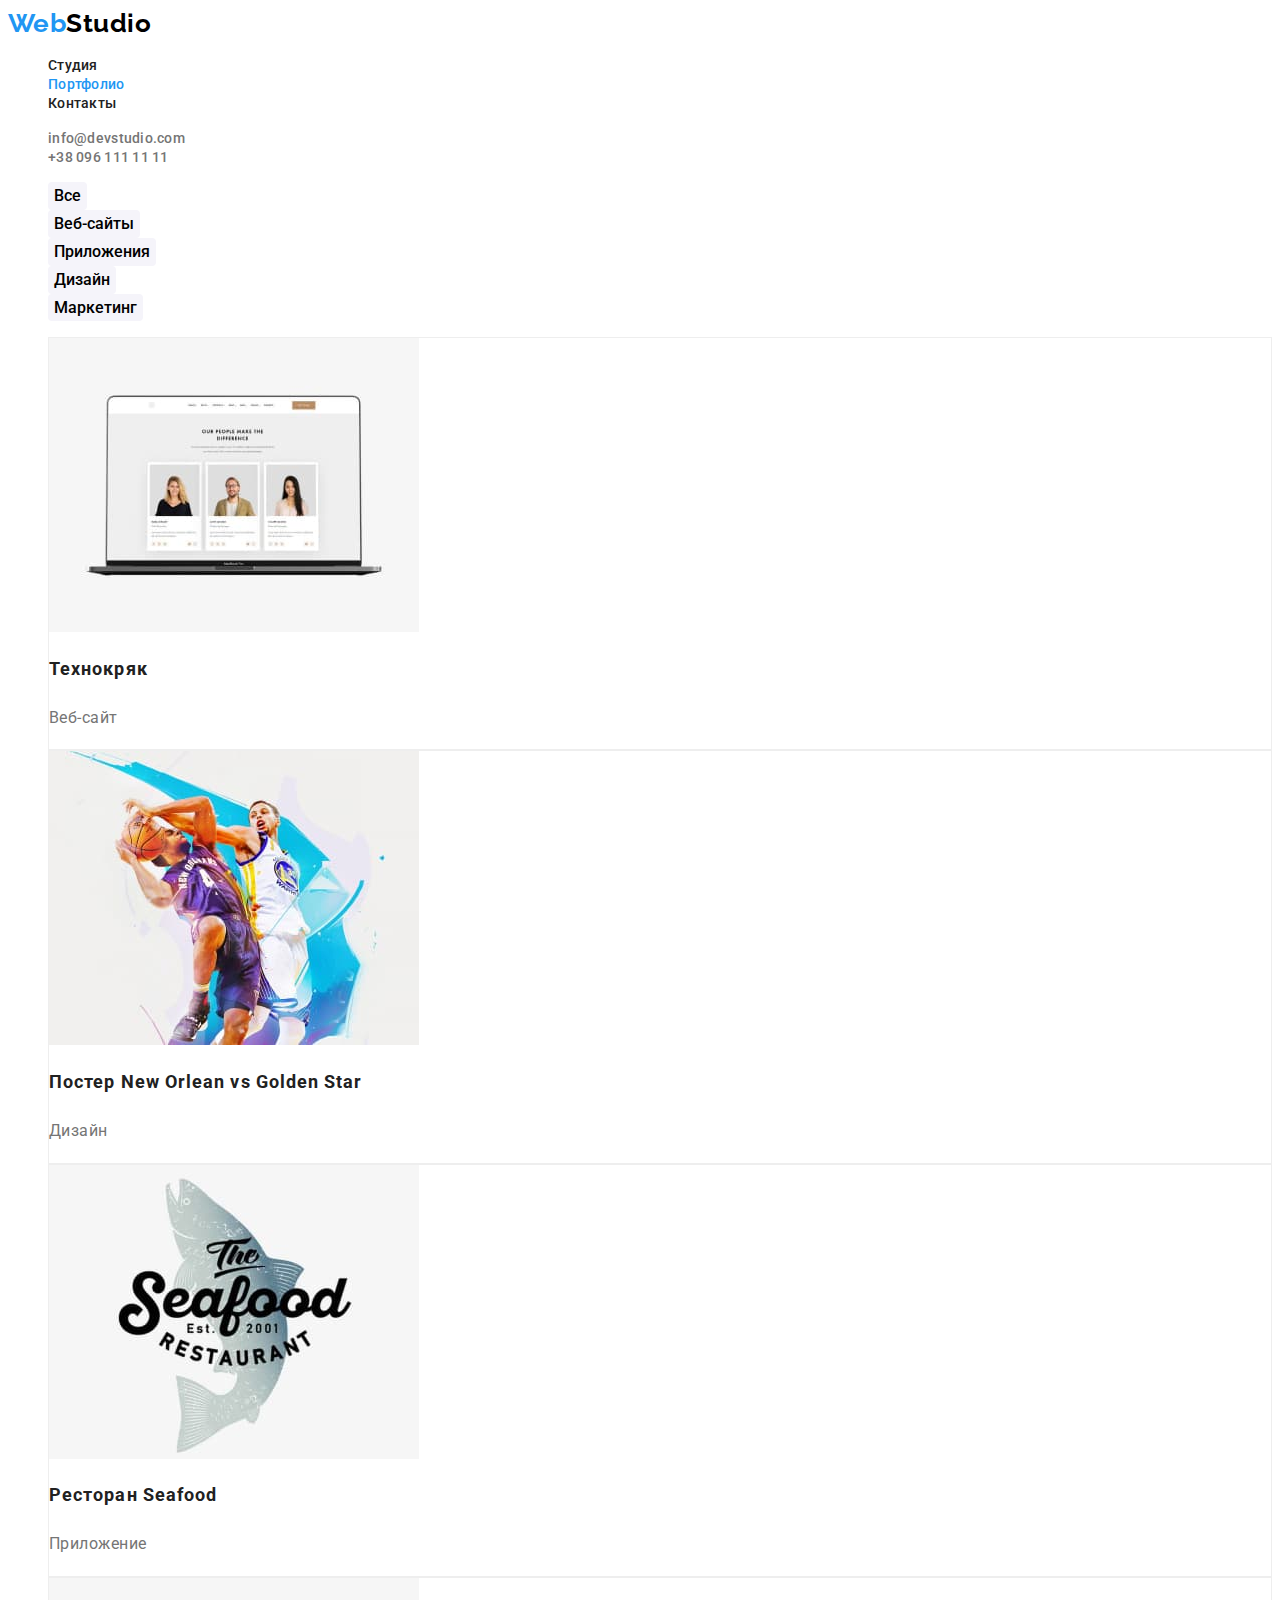
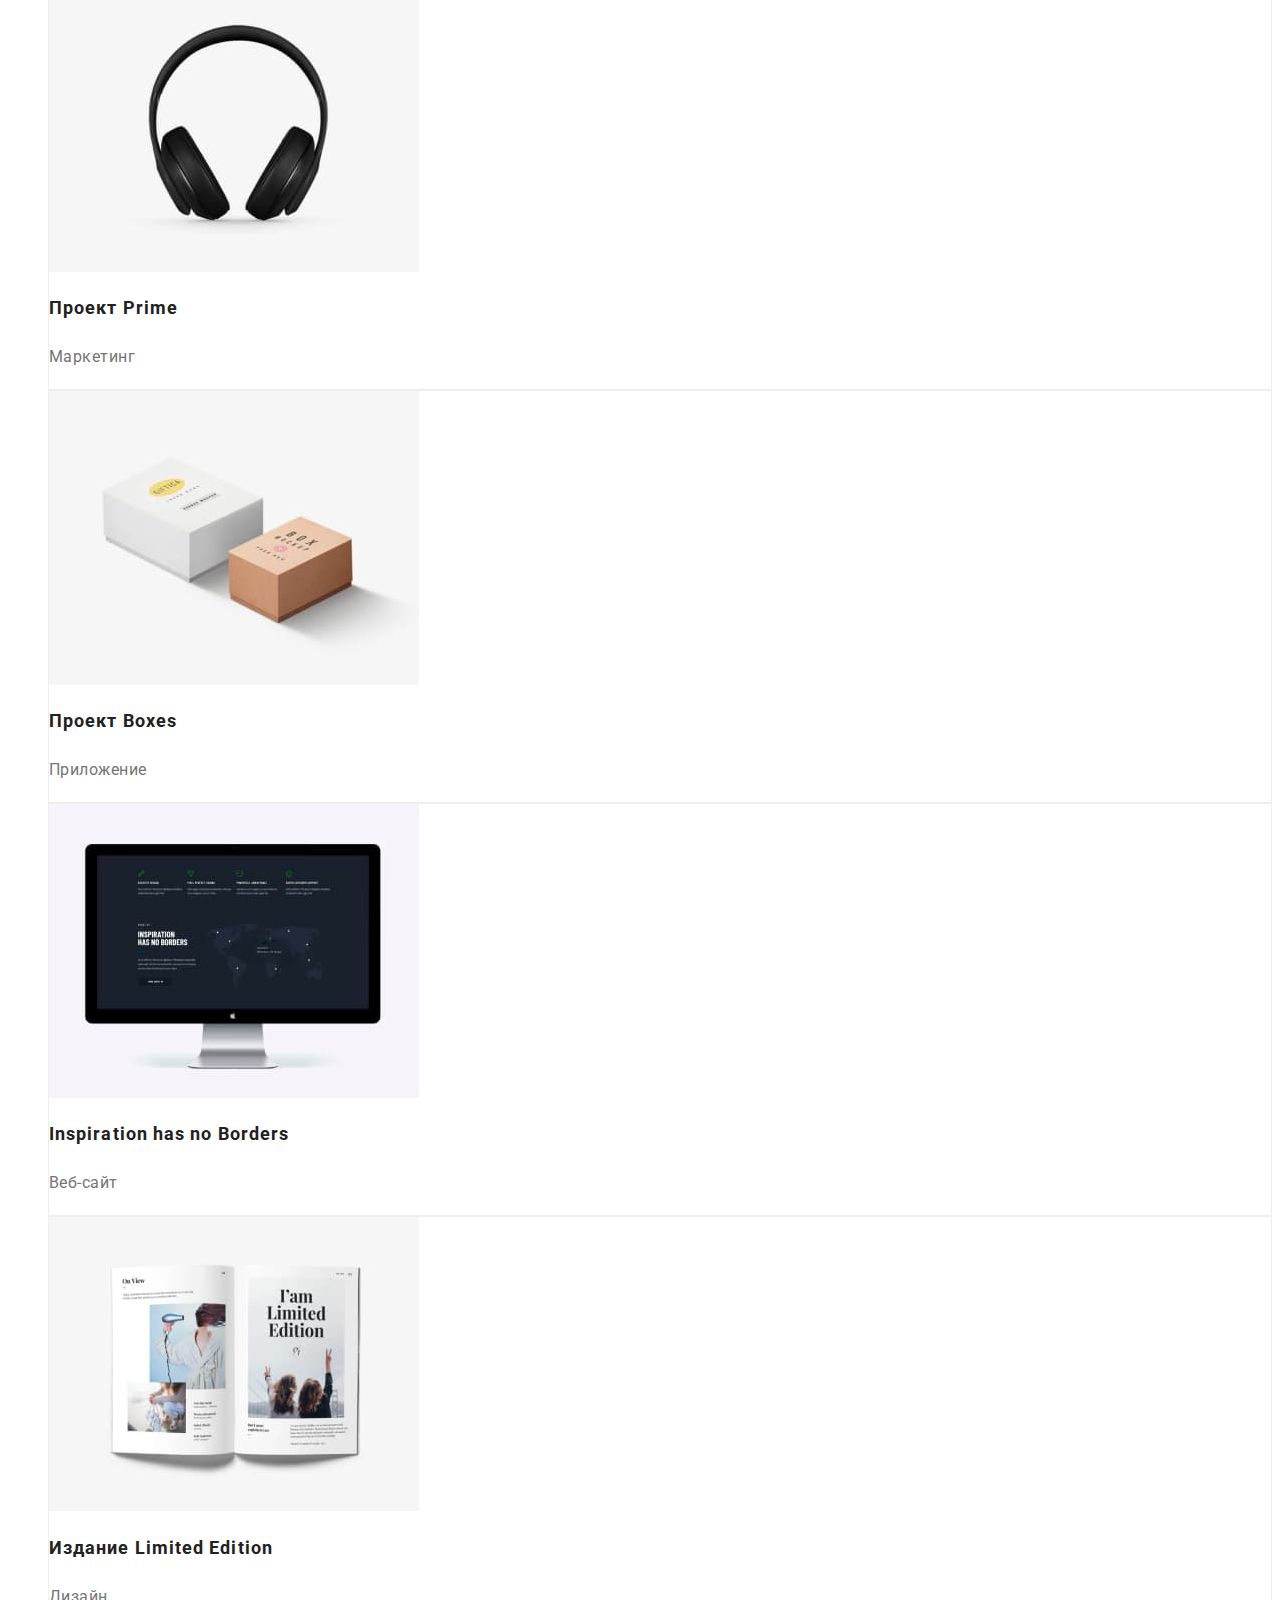
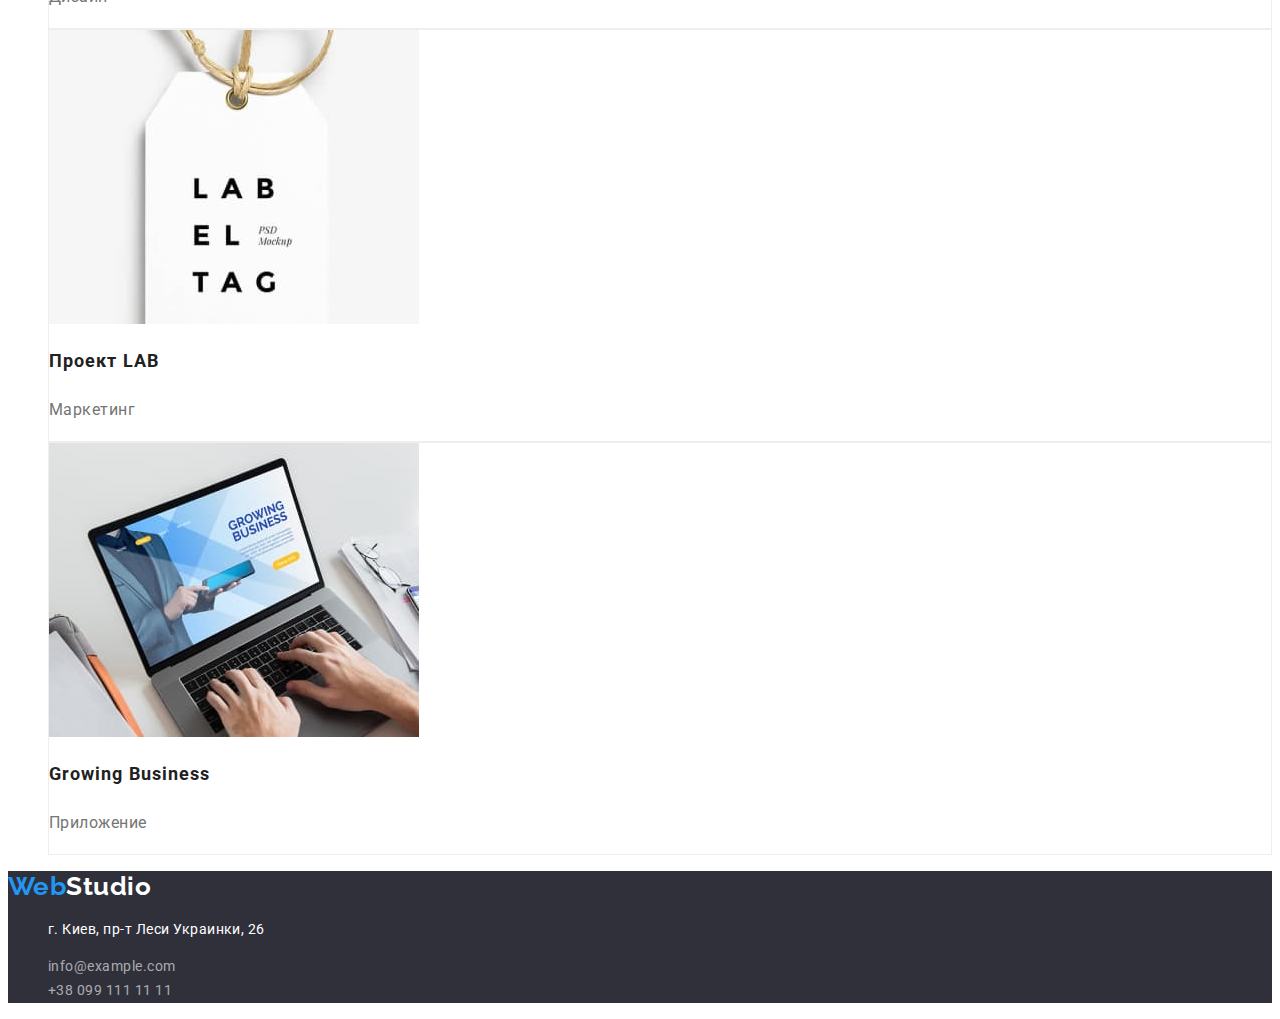
==== portfolio.html @ f36b05f9 "Клонування файлів" ====
<!DOCTYPE html>
<html lang="en">
<head>
    <meta charset="UTF-8">
    <meta http-equiv="X-UA-Compatible" content="IE=edge">
    <meta name="viewport" content="width=device-width, initial-scale=1.0">
    <title>Портфолио</title>
    <link rel="preconnect" href="https://fonts.googleapis.com">
    <link rel="preconnect" href="https://fonts.gstatic.com" crossorigin>
    <link href="https://fonts.googleapis.com/css2?family=Raleway:wght@700&family=Roboto:wght@400;500;700;900&display=swap"
        rel="stylesheet">
    <link rel="stylesheet" href="./css/style.css">
</head>

<body>

    <header>
    
        <nav>
            <a class="logo" href="./index.html">Web<span class="logo-black">Studio</span></a>
            <ul class="menu list">
                <li><a href="./index.html" class="link">Студия</a></li>
                <li><a href="./portfolio.html" class="link current">Портфолио</a></li>
                <li><a href="" class="link">Контакты</a></li>
            </ul>
        </nav>
    
        <ul class="contacts-header list">
            <li><a href="mailto:info@devstudio.com" class="link">info@devstudio.com</a></li>
            <li><a href="tel:+380961111111" class="link">+38 096 111 11 11</a></li>
        </ul>
    
    </header>

    <main>
        <section>
            
            <h1 class="portfolio-title">Портфолио (скрыть)</h1>

            <ul class="list">
                <li><button class="portfolio-button" type="button">Все</button></li>
                <li><button class="portfolio-button" type="button">Веб-сайты</button></li>
                <li><button class="portfolio-button" type="button">Приложения</button></li>
                <li><button class="portfolio-button" type="button">Дизайн</button></li>
                <li><button class="portfolio-button" type="button">Маркетинг</button></li>
            </ul>

            <ul class="list">
                <li class="portfolio-card">
                    <img src="./images/portfolio1.jpg" alt="" width="370">
                    <h2 class="portfolio-name">Технокряк</h2>
                    <p class="portfolio-product">Веб-сайт</p>
                </li>
                <li class="portfolio-card">
                    <img src="./images/portfolio2.jpg" alt="" width="370">
                    <h2 class="portfolio-name">Постер New Orlean vs Golden Star</h2>
                    <p class="portfolio-product">Дизайн</p>
                </li>
                <li class="portfolio-card">
                    <img src="./images/portfolio3.jpg" alt="" width="370">
                    <h2 class="portfolio-name">Ресторан Seafood</h2>
                    <p class="portfolio-product">Приложение</p>
                </li>
                <li class="portfolio-card">
                    <img src="./images/portfolio4.jpg" alt="" width="370">
                    <h2 class="portfolio-name">Проект Prime</h2>
                    <p class="portfolio-product">Маркетинг</p>
                </li>
                <li class="portfolio-card">
                    <img src="./images/portfolio5.jpg" alt="" width="370">
                    <h2 class="portfolio-name">Проект Boxes</h2>
                    <p class="portfolio-product">Приложение</p>
                </li>
                <li class="portfolio-card">
                    <img src="./images/portfolio6.jpg" alt="" width="370">
                    <h2 class="portfolio-name">Inspiration has no Borders</h2>
                    <p class="portfolio-product">Веб-сайт</p>
                </li>
                <li class="portfolio-card">
                    <img src="./images/portfolio7.jpg" alt="" width="370">
                    <h2 class="portfolio-name">Издание Limited Edition</h2>
                    <p class="portfolio-product">Дизайн</p>
                </li>
                <li class="portfolio-card">
                    <img src="./images/portfolio8.jpg" alt="" width="370">
                    <h2 class="portfolio-name">Проект LAB</h2>
                    <p class="portfolio-product">Маркетинг</p>
                </li>
                <li class="portfolio-card">
                    <img src="./images/portfolio9.jpg" alt="" width="370">
                    <h2 class="portfolio-name">Growing Business</h2>
                    <p class="portfolio-product">Приложение</p>
                </li>
            </ul>

        </section>
    </main>

    <footer class="footer">
        <a class="logo" href="./index.html">Web<span class="logo-white">Studio</span></a>
        <address>
            <ul class="list">
                <li>
                    <p class="footer-adress">г. Киев, пр-т Леси Украинки, 26</p>
                </li>
                <li><a class="contacts-footer" href="mailto:info@example.com">info@example.com</a></li>
                <li><a class="contacts-footer" href="tel:+380991111111">+38 099 111 11 11</a></li>
            </ul>
        </address>
    </footer>

    
</body>
</html>
---- css/style.css ----
:root {
    --primary-text-color: #757575;
    --secondary-text-color: rgba(255, 255, 255, 0.6);
    --white-color: #FFFFFF;
    --title-text-color: #212121;
    --accent-color: #2196F3;
    --accent-color-hover: #188CE8;
    --logo-color: #000000;
    --dark-font-color: #2F303A;
    --light-font-color: #F5F4FA;
}

body {
    font-family: roboto, sans-serif;
    letter-spacing: 0.03em;
    background-color: var(--white-color);
    color: var(--title-text-color);
}

.list {
    list-style: none;
}

/* logo */
.logo {
    font-family: 'Raleway';
    font-weight: 700;
    font-size: 26px;
    line-height: 1.19;
    text-decoration: none;

    color: var(--accent-color);
    }

.logo .logo-black {
    color: var(--logo-color);
}

.logo .logo-white {
    color: var(--white-color);
}

/* menu */
.menu .link {
    font-weight: 500;
    font-size: 14px;
    line-height: 1.14;
    letter-spacing: 0.02em;
    text-decoration: none;

    color: var(--title-text-color);
}

.menu .current {
    color: var(--accent-color);
}

.menu .link:hover,
.menu .link:focus,
.menu .link:active {
    color: var(--accent-color);
}

/* contacts */
.contacts-header .link {
    font-size: 14px;
    font-weight: 500;
    line-height: 1.14;
    letter-spacing: 0.02em;
    text-decoration: none;
        
    color: var(--primary-text-color)
}

.contacts-header .link:hover,
.contacts-header .link:focus,
.contacts-header .link:active {
    color: var(--accent-color);
}

/* hero footer */
.hero,
.footer {
    background-color: var(--dark-font-color);
}

.hero-title {
    font-weight: 900;
    font-size: 44px;
    line-height: 1.36x;
    text-align: center;
    letter-spacing: 0.06em;
    text-transform: uppercase;
    
    color: var(--white-color)
}

.hero-button {
    font-family: inherit;
    font-weight: 700;
    font-size: 16px;
    line-height: 1.88;
    text-align: center;
    letter-spacing: 0.06em;
    cursor: pointer;
    
    color: var(--white-color);
    background: var(--accent-color);
    box-shadow: 0px 4px 4px rgba(0, 0, 0, 0.15);
    border-radius: 4px;
    border: none;
}

.hero-button:hover,
.hero-button:focus,
.hero-button:active {
    background: var(--accent-color-hover);
}

/* features */
.features,
.portfolio-title {
    display: none;
}

.features-title {
    font-weight: 700;
    font-size: 14px;
    line-height: 1.14;
    text-transform: uppercase;
}

.features-text {
    font-size: 14px;
    line-height: 1.71;

    color:var(--primary-text-color);
}

/* services + team*/
.services-title,
.team-title {
    font-weight: 700;
    font-size: 36px;
    line-height: 1.17;
    text-align: center;
}

.team {
    background: var(--light-font-color);
}

.team-list {
    background: var(--white-color);

    box-shadow: 0px 1px 3px rgba(0, 0, 0, 0.12), 0px 1px 1px rgba(0, 0, 0, 0.14), 0px 2px 1px rgba(0, 0, 0, 0.2);
    border-radius: 0px 0px 4px 4px;
}

.team-name {
    font-weight: 500;
    font-size: 16px;
    line-height: 1.19;
    text-align: center;
}

.team-job {
    font-size: 16px;
    line-height: 1.19;
    text-align: center;
    
    color: var(--primary-text-color);
}

/* footer */
.footer-adress {
    font-style: normal;
    font-size: 14px;
    line-height: 1.71;
    
    color: var(--white-color);
}

.contacts-footer {
    font-style: normal;
    font-size: 14px;
    line-height: 1.71;
    text-decoration: none;
    
    color: var(--secondary-text-color);
}

.contacts-footer:hover,
.contacts-footer:focus,
.contacts-footer:active {
    color: var(--accent-color);
}

/* portfolio */
.portfolio-button {
    font-family: inherit;
    font-weight: 500;
    font-size: 16px;
    line-height: 1.62;
    text-align: center;
    cursor: pointer;

    background: var(--light-font-color);
    border-radius: 4px;
    border: none;
}

.portfolio-button:hover,
.portfolio-button:focus,
.portfolio-button:active {
    background: var(--accent-color);
    color: var(--white-color);
    box-shadow: 0px 3px 1px rgba(0, 0, 0, 0.1), 0px 1px 2px rgba(0, 0, 0, 0.08), 0px 2px 2px rgba(0, 0, 0, 0.12);
    border-radius: 4px;
}

.portfolio-name {
    font-weight: 700;
    font-size: 18px;
    line-height: 2;
    letter-spacing: 0.06em;
}

.portfolio-product {
    font-size: 16px;
    line-height: 1.88;
    
    color: var(--primary-text-color);
}

.portfolio-card {
    background: var(--white-color);
    border: 1px solid #EEEEEE;
}
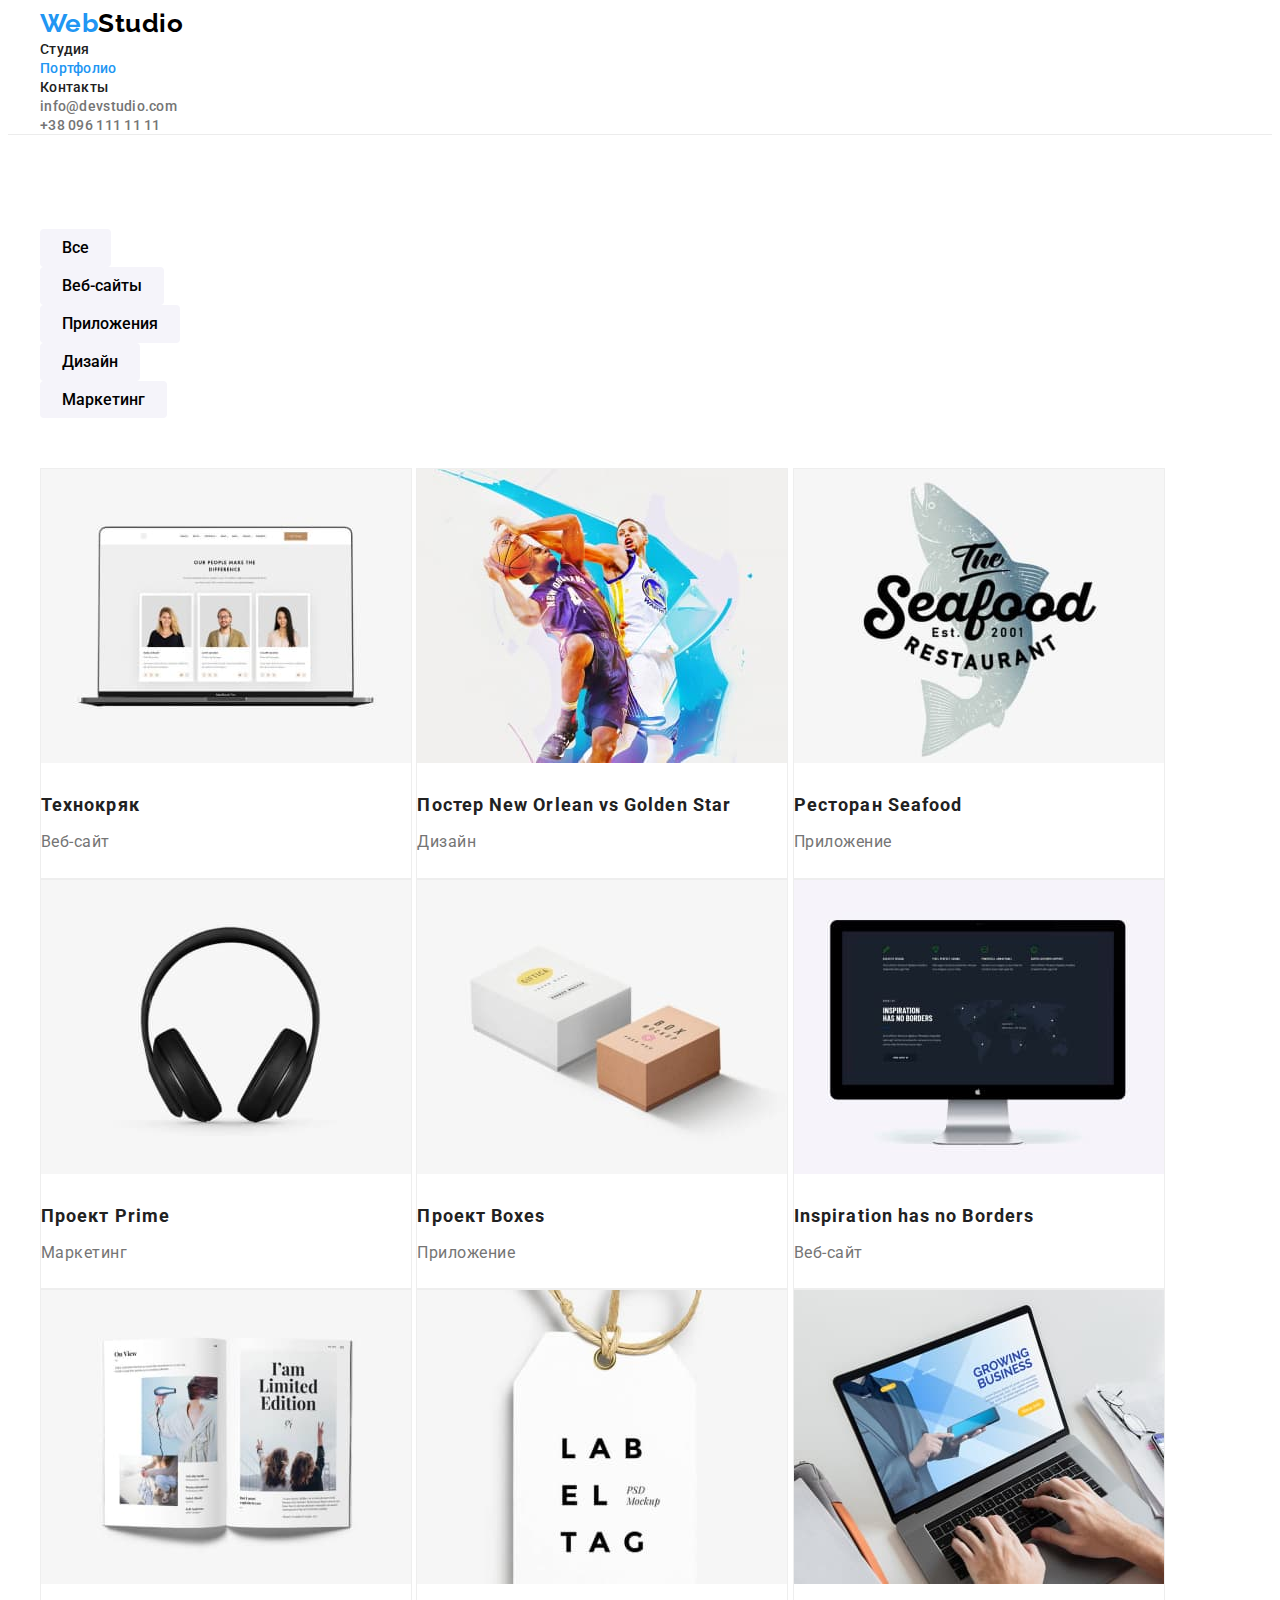
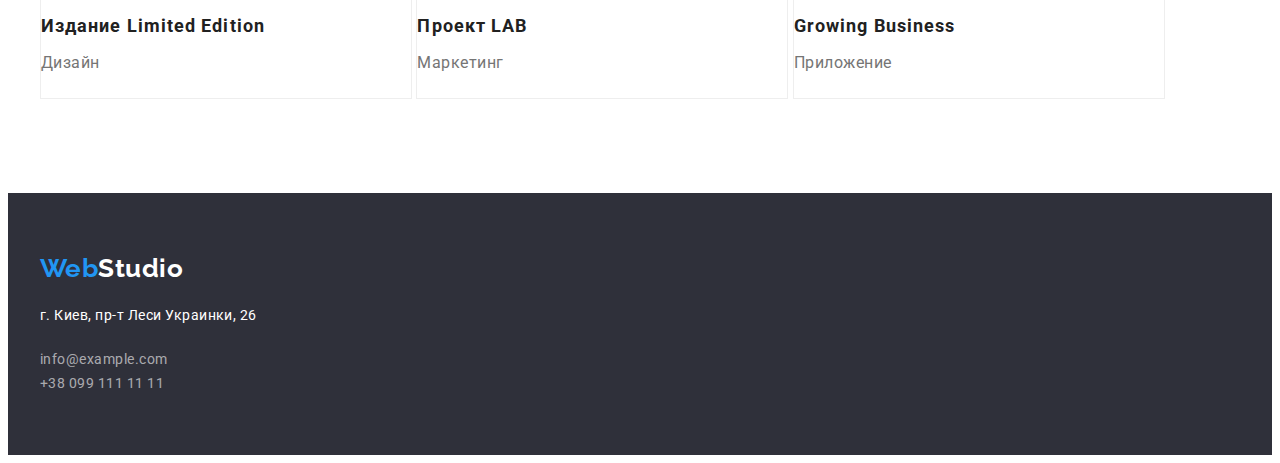
==== commit cb9863c0: "Розмітка блоковї моделі" ====
--- a/portfolio.html
+++ b/portfolio.html
@@ -9,104 +9,115 @@
     <link rel="preconnect" href="https://fonts.gstatic.com" crossorigin>
     <link href="https://fonts.googleapis.com/css2?family=Raleway:wght@700&family=Roboto:wght@400;500;700;900&display=swap"
         rel="stylesheet">
+    <link rel="stylesheet" href="https://cdnjs.cloudflare.com/ajax/libs/modern-normalize/1.1.0/modern-normalize.min.css"
+        integrity="sha512-wpPYUAdjBVSE4KJnH1VR1HeZfpl1ub8YT/NKx4PuQ5NmX2tKuGu6U/JRp5y+Y8XG2tV+wKQpNHVUX03MfMFn9Q=="
+        crossorigin="anonymous" referrerpolicy="no-referrer" />
     <link rel="stylesheet" href="./css/style.css">
 </head>
 
 <body>
 
-    <header>
+    <header class="header">
     
-        <nav>
-            <a class="logo" href="./index.html">Web<span class="logo-black">Studio</span></a>
-            <ul class="menu list">
-                <li><a href="./index.html" class="link">Студия</a></li>
-                <li><a href="./portfolio.html" class="link current">Портфолио</a></li>
-                <li><a href="" class="link">Контакты</a></li>
+        <div class="container">
+            <nav class="header-nav">
+                <a class="logo" href="./index.html">Web<span class="logo-black">Studio</span></a>
+                <ul class="menu list">
+                    <li><a href="./index.html" class="link">Студия</a></li>
+                    <li><a href="./portfolio.html" class="link current">Портфолио</a></li>
+                    <li><a href="" class="link">Контакты</a></li>
+                </ul>
+            </nav>
+        </div>
+        <div class="container">
+            <ul class="contacts-header list">
+                <li><a href="mailto:info@devstudio.com" class="link">info@devstudio.com</a></li>
+                <li><a href="tel:+380961111111" class="link">+38 096 111 11 11</a></li>
             </ul>
-        </nav>
-    
-        <ul class="contacts-header list">
-            <li><a href="mailto:info@devstudio.com" class="link">info@devstudio.com</a></li>
-            <li><a href="tel:+380961111111" class="link">+38 096 111 11 11</a></li>
-        </ul>
+        </div>
     
     </header>
 
     <main>
-        <section>
+        <div class="container">
+            <section class="section">
             
-            <h1 class="portfolio-title">Портфолио (скрыть)</h1>
-
-            <ul class="list">
-                <li><button class="portfolio-button" type="button">Все</button></li>
-                <li><button class="portfolio-button" type="button">Веб-сайты</button></li>
-                <li><button class="portfolio-button" type="button">Приложения</button></li>
-                <li><button class="portfolio-button" type="button">Дизайн</button></li>
-                <li><button class="portfolio-button" type="button">Маркетинг</button></li>
-            </ul>
-
-            <ul class="list">
-                <li class="portfolio-card">
-                    <img src="./images/portfolio1.jpg" alt="" width="370">
-                    <h2 class="portfolio-name">Технокряк</h2>
-                    <p class="portfolio-product">Веб-сайт</p>
-                </li>
-                <li class="portfolio-card">
-                    <img src="./images/portfolio2.jpg" alt="" width="370">
-                    <h2 class="portfolio-name">Постер New Orlean vs Golden Star</h2>
-                    <p class="portfolio-product">Дизайн</p>
-                </li>
-                <li class="portfolio-card">
-                    <img src="./images/portfolio3.jpg" alt="" width="370">
-                    <h2 class="portfolio-name">Ресторан Seafood</h2>
-                    <p class="portfolio-product">Приложение</p>
-                </li>
-                <li class="portfolio-card">
-                    <img src="./images/portfolio4.jpg" alt="" width="370">
-                    <h2 class="portfolio-name">Проект Prime</h2>
-                    <p class="portfolio-product">Маркетинг</p>
-                </li>
-                <li class="portfolio-card">
-                    <img src="./images/portfolio5.jpg" alt="" width="370">
-                    <h2 class="portfolio-name">Проект Boxes</h2>
-                    <p class="portfolio-product">Приложение</p>
-                </li>
-                <li class="portfolio-card">
-                    <img src="./images/portfolio6.jpg" alt="" width="370">
-                    <h2 class="portfolio-name">Inspiration has no Borders</h2>
-                    <p class="portfolio-product">Веб-сайт</p>
-                </li>
-                <li class="portfolio-card">
-                    <img src="./images/portfolio7.jpg" alt="" width="370">
-                    <h2 class="portfolio-name">Издание Limited Edition</h2>
-                    <p class="portfolio-product">Дизайн</p>
-                </li>
-                <li class="portfolio-card">
-                    <img src="./images/portfolio8.jpg" alt="" width="370">
-                    <h2 class="portfolio-name">Проект LAB</h2>
-                    <p class="portfolio-product">Маркетинг</p>
-                </li>
-                <li class="portfolio-card">
-                    <img src="./images/portfolio9.jpg" alt="" width="370">
-                    <h2 class="portfolio-name">Growing Business</h2>
-                    <p class="portfolio-product">Приложение</p>
-                </li>
-            </ul>
-
-        </section>
+                <h1 class="portfolio-title">Портфолио (скрыть)</h1>
+            
+                <ul class="list portfolio-list-button">
+                    <li><button class="portfolio-button" type="button">Все</button></li>
+                    <li><button class="portfolio-button" type="button">Веб-сайты</button></li>
+                    <li><button class="portfolio-button" type="button">Приложения</button></li>
+                    <li><button class="portfolio-button" type="button">Дизайн</button></li>
+                    <li><button class="portfolio-button" type="button">Маркетинг</button></li>
+                </ul>
+            
+                <ul class="list">
+                    <li class="portfolio-card">
+                        <img class="portfolio-picture" src="./images/portfolio1.jpg" alt="" width="370">
+                        <h2 class="portfolio-name">Технокряк</h2>
+                        <p class="portfolio-product">Веб-сайт</p>
+                    </li>
+                    <li class="portfolio-card">
+                        <img class="portfolio-picture" src="./images/portfolio2.jpg" alt="" width="370">
+                        <h2 class="portfolio-name">Постер New Orlean vs Golden Star</h2>
+                        <p class="portfolio-product">Дизайн</p>
+                    </li>
+                    <li class="portfolio-card">
+                        <img class="portfolio-picture" src="./images/portfolio3.jpg" alt="" width="370">
+                        <h2 class="portfolio-name">Ресторан Seafood</h2>
+                        <p class="portfolio-product">Приложение</p>
+                    </li>
+                    <li class="portfolio-card">
+                        <img class="portfolio-picture" src="./images/portfolio4.jpg" alt="" width="370">
+                        <h2 class="portfolio-name">Проект Prime</h2>
+                        <p class="portfolio-product">Маркетинг</p>
+                    </li>
+                    <li class="portfolio-card">
+                        <img class="portfolio-picture" src="./images/portfolio5.jpg" alt="" width="370">
+                        <h2 class="portfolio-name">Проект Boxes</h2>
+                        <p class="portfolio-product">Приложение</p>
+                    </li>
+                    <li class="portfolio-card">
+                        <img class="portfolio-picture" src="./images/portfolio6.jpg" alt="" width="370">
+                        <h2 class="portfolio-name">Inspiration has no Borders</h2>
+                        <p class="portfolio-product">Веб-сайт</p>
+                    </li>
+                    <li class="portfolio-card">
+                        <img class="portfolio-picture" src="./images/portfolio7.jpg" alt="" width="370">
+                        <h2 class="portfolio-name">Издание Limited Edition</h2>
+                        <p class="portfolio-product">Дизайн</p>
+                    </li>
+                    <li class="portfolio-card">
+                        <img class="portfolio-picture" src="./images/portfolio8.jpg" alt="" width="370">
+                        <h2 class="portfolio-name">Проект LAB</h2>
+                        <p class="portfolio-product">Маркетинг</p>
+                    </li>
+                    <li class="portfolio-card">
+                        <img class="portfolio-picture" src="./images/portfolio9.jpg" alt="" width="370">
+                        <h2 class="portfolio-name">Growing Business</h2>
+                        <p class="portfolio-product">Приложение</p>
+                    </li>
+                </ul>
+            
+            </section>
+        
+        </div>
     </main>
 
     <footer class="footer">
-        <a class="logo" href="./index.html">Web<span class="logo-white">Studio</span></a>
-        <address>
-            <ul class="list">
-                <li>
-                    <p class="footer-adress">г. Киев, пр-т Леси Украинки, 26</p>
-                </li>
-                <li><a class="contacts-footer" href="mailto:info@example.com">info@example.com</a></li>
-                <li><a class="contacts-footer" href="tel:+380991111111">+38 099 111 11 11</a></li>
-            </ul>
-        </address>
+        <div class="container">
+            <a class="logo logo-footer" href="./index.html">Web<span class="logo-white">Studio</span></a>
+            <address>
+                <ul class="list">
+                    <li>
+                        <p class="footer-adress">г. Киев, пр-т Леси Украинки, 26</p>
+                    </li>
+                    <li><a class="contacts-footer" href="mailto:info@example.com">info@example.com</a></li>
+                    <li><a class="contacts-footer tel-footer" href="tel:+380991111111">+38 099 111 11 11</a></li>
+                </ul>
+            </address>
+        </div>
     </footer>
 
     
--- a/css/style.css
+++ b/css/style.css
@@ -8,6 +8,7 @@
     --logo-color: #000000;
     --dark-font-color: #2F303A;
     --light-font-color: #F5F4FA;
+    --border-header-color: #ECECEC;
 }
 
 body {
@@ -17,11 +18,41 @@
     color: var(--title-text-color);
 }
 
+h1,
+h2,
+h3,
+h4,
+h5,
+h6,
+p,
+ul {
+    margin: 0;
+}
+
+.container {
+    width: 1200px;
+    padding-left: 15px;
+    padding-right: 15px;
+    
+    margin-left: auto;
+    margin-right: auto;
+}
+
 .list {
+    padding: 0;
+    margin: 0;
     list-style: none;
 }
+.section {
+    padding-top: 94px;
+    padding-bottom: 94px;
+}
 
 /* logo */
+.header {
+    border-bottom: 1px solid var(--border-header-color);
+}
+
 .logo {
     font-family: 'Raleway';
     font-weight: 700;
@@ -84,11 +115,16 @@
     background-color: var(--dark-font-color);
 }
 
+.hero {
+    text-align: center;
+}
+
 .hero-title {
+    margin-bottom: 30px;
+    
     font-weight: 900;
     font-size: 44px;
     line-height: 1.36x;
-    text-align: center;
     letter-spacing: 0.06em;
     text-transform: uppercase;
     
@@ -96,6 +132,8 @@
 }
 
 .hero-button {
+    padding: 10px 32px;
+    
     font-family: inherit;
     font-weight: 700;
     font-size: 16px;
@@ -120,10 +158,21 @@
 /* features */
 .features,
 .portfolio-title {
-    display: none;
+    position: absolute;
+    width: 1px;
+    height: 1px;
+    margin: -1px;
+    border: 0;
+    padding: 0;
+    white-space: nowrap;
+    clip-path: inset(100%);
+    clip: rect(0 0 0 0);
+    overflow: hidden;
 }
 
 .features-title {
+    margin-bottom: 10px;
+    
     font-weight: 700;
     font-size: 14px;
     line-height: 1.14;
@@ -138,8 +187,14 @@
 }
 
 /* services + team*/
+.services-title {
+    margin-top: 94px;
+}
+
 .services-title,
 .team-title {
+    margin-bottom: 50px;
+
     font-weight: 700;
     font-size: 36px;
     line-height: 1.17;
@@ -150,7 +205,12 @@
     background: var(--light-font-color);
 }
 
+.team-picture {
+    margin-bottom: 30px;
+}
+
 .team-list {
+    text-align: center;
     background: var(--white-color);
 
     box-shadow: 0px 1px 3px rgba(0, 0, 0, 0.12), 0px 1px 1px rgba(0, 0, 0, 0.14), 0px 2px 1px rgba(0, 0, 0, 0.2);
@@ -158,6 +218,8 @@
 }
 
 .team-name {
+    margin-bottom: 10px;
+    
     font-weight: 500;
     font-size: 16px;
     line-height: 1.19;
@@ -165,15 +227,29 @@
 }
 
 .team-job {
+    display: inline-block;
+    margin-bottom: 30px;
+    
     font-size: 16px;
     line-height: 1.19;
-    text-align: center;
     
     color: var(--primary-text-color);
 }
 
 /* footer */
+.logo-footer {
+    display: inline-block;
+    margin-top: 60px;
+    margin-bottom: 20px;
+}
+
+.footer > ul {
+    display: inline-block;
+}
+
 .footer-adress {
+    margin-bottom: 20px;
+    
     font-style: normal;
     font-size: 14px;
     line-height: 1.71;
@@ -182,6 +258,8 @@
 }
 
 .contacts-footer {
+    display: inline-block;
+    
     font-style: normal;
     font-size: 14px;
     line-height: 1.71;
@@ -196,8 +274,17 @@
     color: var(--accent-color);
 }
 
+.tel-footer {
+    margin-bottom: 60px;
+}
 /* portfolio */
+.portfolio-list-button {
+    margin-bottom: 50px;
+}
+
 .portfolio-button {
+    padding: 6px 22px;
+    
     font-family: inherit;
     font-weight: 500;
     font-size: 16px;
@@ -219,7 +306,13 @@
     border-radius: 4px;
 }
 
+.portfolio-picture {
+    margin-bottom: 20px;
+}
+
 .portfolio-name {
+    margin-bottom: 4px;
+
     font-weight: 700;
     font-size: 18px;
     line-height: 2;
@@ -227,6 +320,8 @@
 }
 
 .portfolio-product {
+    margin-bottom: 20px;
+
     font-size: 16px;
     line-height: 1.88;
     
@@ -234,6 +329,8 @@
 }
 
 .portfolio-card {
+    display: inline-block;
+    
     background: var(--white-color);
     border: 1px solid #EEEEEE;
 }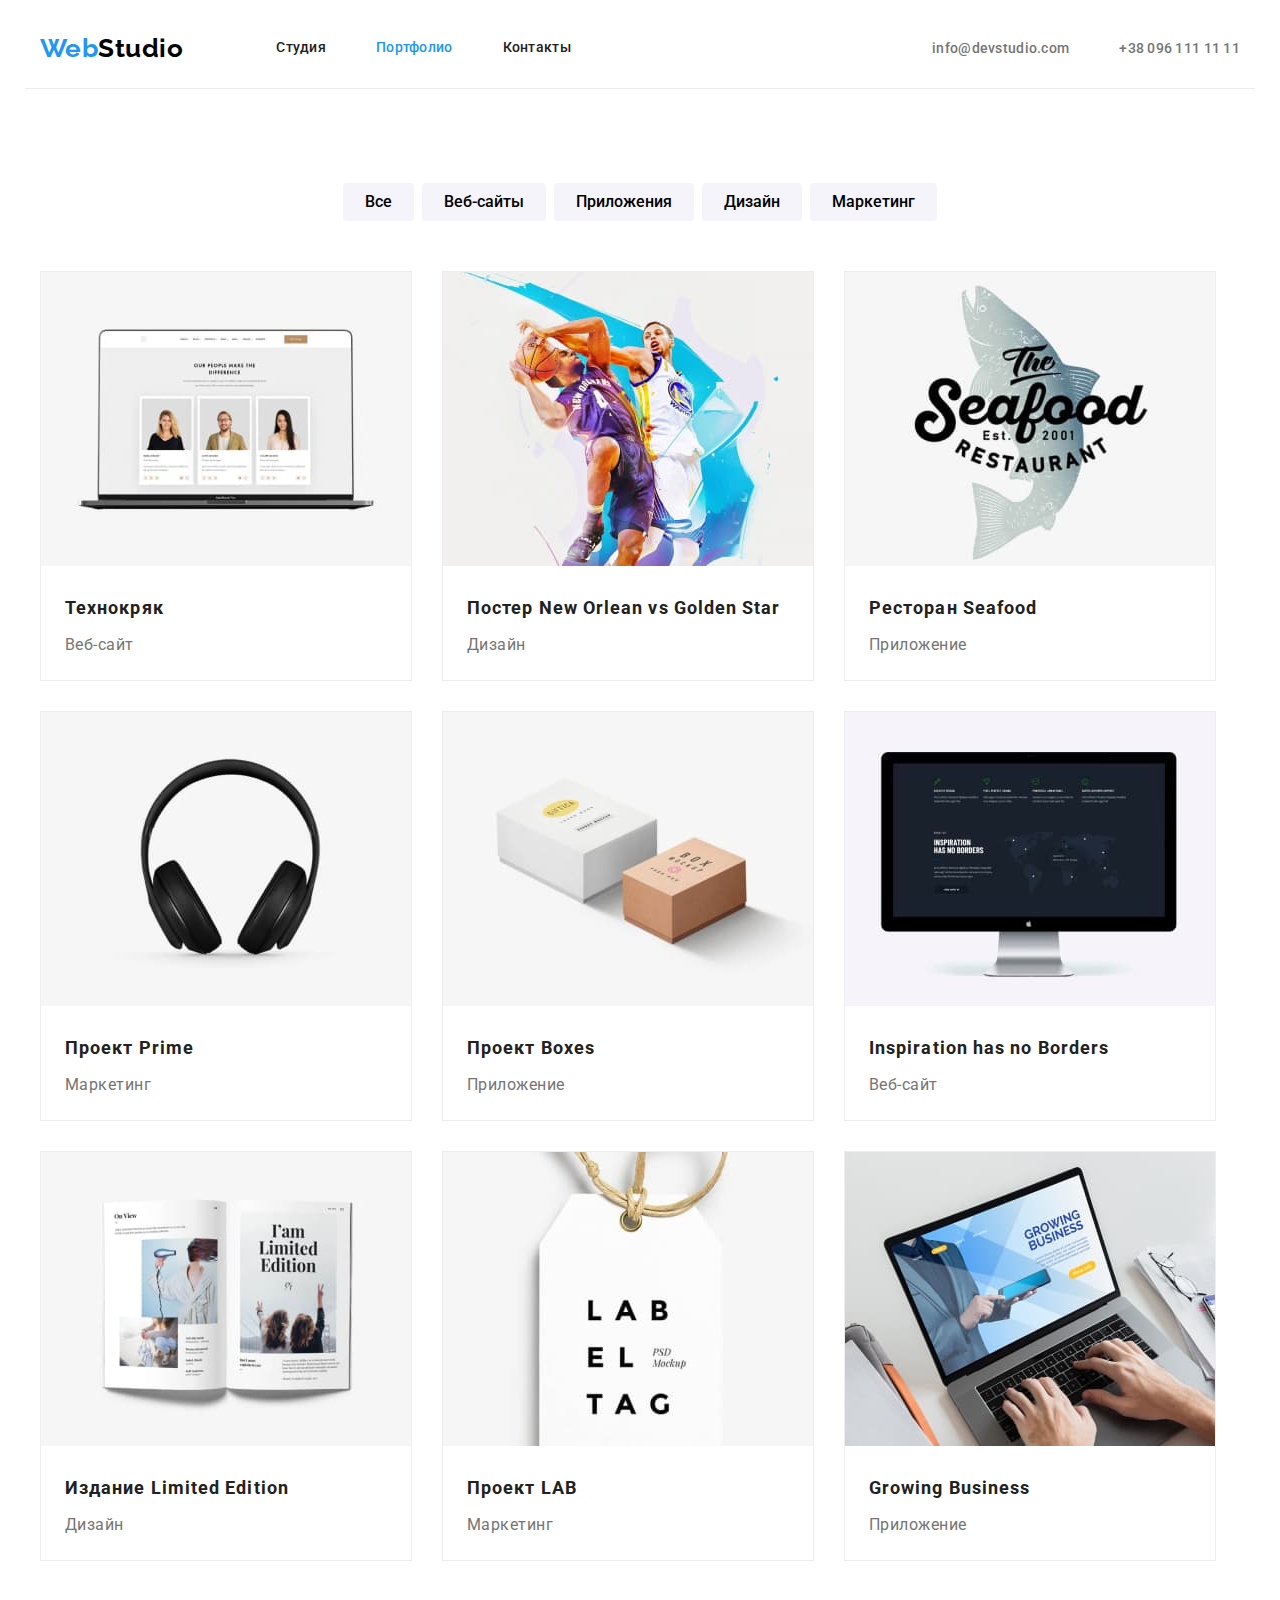
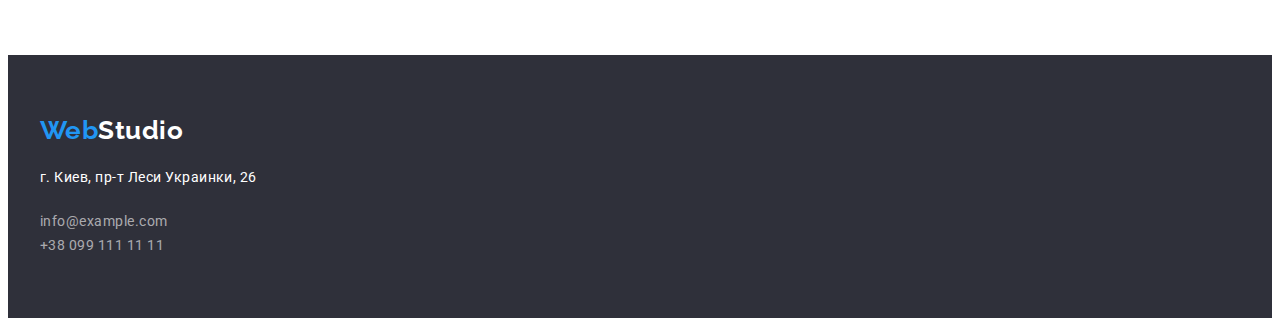
==== commit a100196b: "Блокова модель + Flexbox" ====
--- a/portfolio.html
+++ b/portfolio.html
@@ -17,22 +17,22 @@
 
 <body>
 
-    <header class="header">
+    <header class="container header container-header-nav">
     
-        <div class="container">
+        <div>
             <nav class="header-nav">
                 <a class="logo" href="./index.html">Web<span class="logo-black">Studio</span></a>
                 <ul class="menu list">
-                    <li><a href="./index.html" class="link">Студия</a></li>
-                    <li><a href="./portfolio.html" class="link current">Портфолио</a></li>
-                    <li><a href="" class="link">Контакты</a></li>
+                    <li class="item"><a href="./index.html" class="link">Студия</a></li>
+                    <li class="item"><a href="./portfolio.html" class="link current">Портфолио</a></li>
+                    <li class="item"><a href="" class="link">Контакты</a></li>
                 </ul>
             </nav>
         </div>
-        <div class="container">
+        <div>
             <ul class="contacts-header list">
-                <li><a href="mailto:info@devstudio.com" class="link">info@devstudio.com</a></li>
-                <li><a href="tel:+380961111111" class="link">+38 096 111 11 11</a></li>
+                <li class="item"><a href="mailto:info@devstudio.com" class="link">info@devstudio.com</a></li>
+                <li class="item"><a href="tel:+380961111111" class="link">+38 096 111 11 11</a></li>
             </ul>
         </div>
     
@@ -45,14 +45,14 @@
                 <h1 class="portfolio-title">Портфолио (скрыть)</h1>
             
                 <ul class="list portfolio-list-button">
-                    <li><button class="portfolio-button" type="button">Все</button></li>
-                    <li><button class="portfolio-button" type="button">Веб-сайты</button></li>
-                    <li><button class="portfolio-button" type="button">Приложения</button></li>
-                    <li><button class="portfolio-button" type="button">Дизайн</button></li>
-                    <li><button class="portfolio-button" type="button">Маркетинг</button></li>
+                    <li class="item"><button class="portfolio-button" type="button">Все</button></li>
+                    <li class="item"><button class="portfolio-button" type="button">Веб-сайты</button></li>
+                    <li class="item"><button class="portfolio-button" type="button">Приложения</button></li>
+                    <li class="item"><button class="portfolio-button" type="button">Дизайн</button></li>
+                    <li class="item"><button class="portfolio-button" type="button">Маркетинг</button></li>
                 </ul>
             
-                <ul class="list">
+                <ul class="list portfolio-list">
                     <li class="portfolio-card">
                         <img class="portfolio-picture" src="./images/portfolio1.jpg" alt="" width="370">
                         <h2 class="portfolio-name">Технокряк</h2>
--- a/css/style.css
+++ b/css/style.css
@@ -49,8 +49,19 @@
 }
 
 /* logo */
+.header-nav {
+    display: flex;
+    align-items: center;
+}
+
 .header {
     border-bottom: 1px solid var(--border-header-color);
+}
+
+.container-header-nav {
+    display: flex;
+    align-items: center;
+    justify-content: space-between;
 }
 
 .logo {
@@ -72,7 +83,24 @@
 }
 
 /* menu */
+.menu {
+    display: flex;
+    margin-left: 93px;
+}
+
+.menu .item {
+    margin-right: 50px;
+}
+
+.menu .item:last-child {
+    margin-right: 0;
+}
+
 .menu .link {
+    display: block;
+    padding-top: 32px;
+    padding-bottom: 32px;
+    
     font-weight: 500;
     font-size: 14px;
     line-height: 1.14;
@@ -93,6 +121,18 @@
 }
 
 /* contacts */
+.contacts-header {
+    display: flex;
+}
+
+.contacts-header .item {
+    margin-right: 50px;
+}
+
+.contacts-header .item:last-child {
+    margin-right: 0;
+}
+
 .contacts-header .link {
     font-size: 14px;
     font-weight: 500;
@@ -170,6 +210,19 @@
     overflow: hidden;
 }
 
+.features-list {
+    display: flex;
+}
+
+.features-list .item {
+    width: 270px;
+    margin-right: 30px;
+}
+
+.features-list .item:nth-child(4n) {
+    margin-right: 0;
+}
+
 .features-title {
     margin-bottom: 10px;
     
@@ -187,6 +240,18 @@
 }
 
 /* services + team*/
+.services-list {
+    display: flex;
+}
+
+.services-list .item {
+    margin-right: 30px;
+}
+
+.services-list .item:nth-child(3n) {
+    margin-right: 0;
+}
+
 .services-title {
     margin-top: 94px;
 }
@@ -203,6 +268,18 @@
 
 .team {
     background: var(--light-font-color);
+}
+
+.team-list-card {
+    display: flex;
+}
+
+.team-list-card .team-list {
+    margin-right: 30px;
+}
+
+.team-list-card .team-list:nth-child(4n) {
+    margin-right: 0;
 }
 
 .team-picture {
@@ -279,7 +356,17 @@
 }
 /* portfolio */
 .portfolio-list-button {
+    display: flex;
+    justify-content: center;
     margin-bottom: 50px;
+}
+
+.portfolio-list-button .item {
+    margin-right: 8px;
+}
+
+.portfolio-list-button .item:nth-child(5n) {
+    margin-right: 0;
 }
 
 .portfolio-button {
@@ -306,12 +393,18 @@
     border-radius: 4px;
 }
 
+.portfolio-list {
+    display: flex;
+    flex-wrap: wrap;
+}
+
 .portfolio-picture {
     margin-bottom: 20px;
 }
 
 .portfolio-name {
     margin-bottom: 4px;
+    margin-left: 24px;
 
     font-weight: 700;
     font-size: 18px;
@@ -321,7 +414,8 @@
 
 .portfolio-product {
     margin-bottom: 20px;
-
+    margin-left: 24px;    
+    
     font-size: 16px;
     line-height: 1.88;
     
@@ -330,7 +424,18 @@
 
 .portfolio-card {
     display: inline-block;
-    
+    width: 370px;
+    margin-right: 30px;
+    margin-bottom: 30px;
+
     background: var(--white-color);
     border: 1px solid #EEEEEE;
+}
+
+.portfolio-card:nth-child(3n) {
+    margin-right: 0;
+}
+
+.portfolio-card:nth-last-child(-n + 3) {
+    margin-bottom: 0;
 }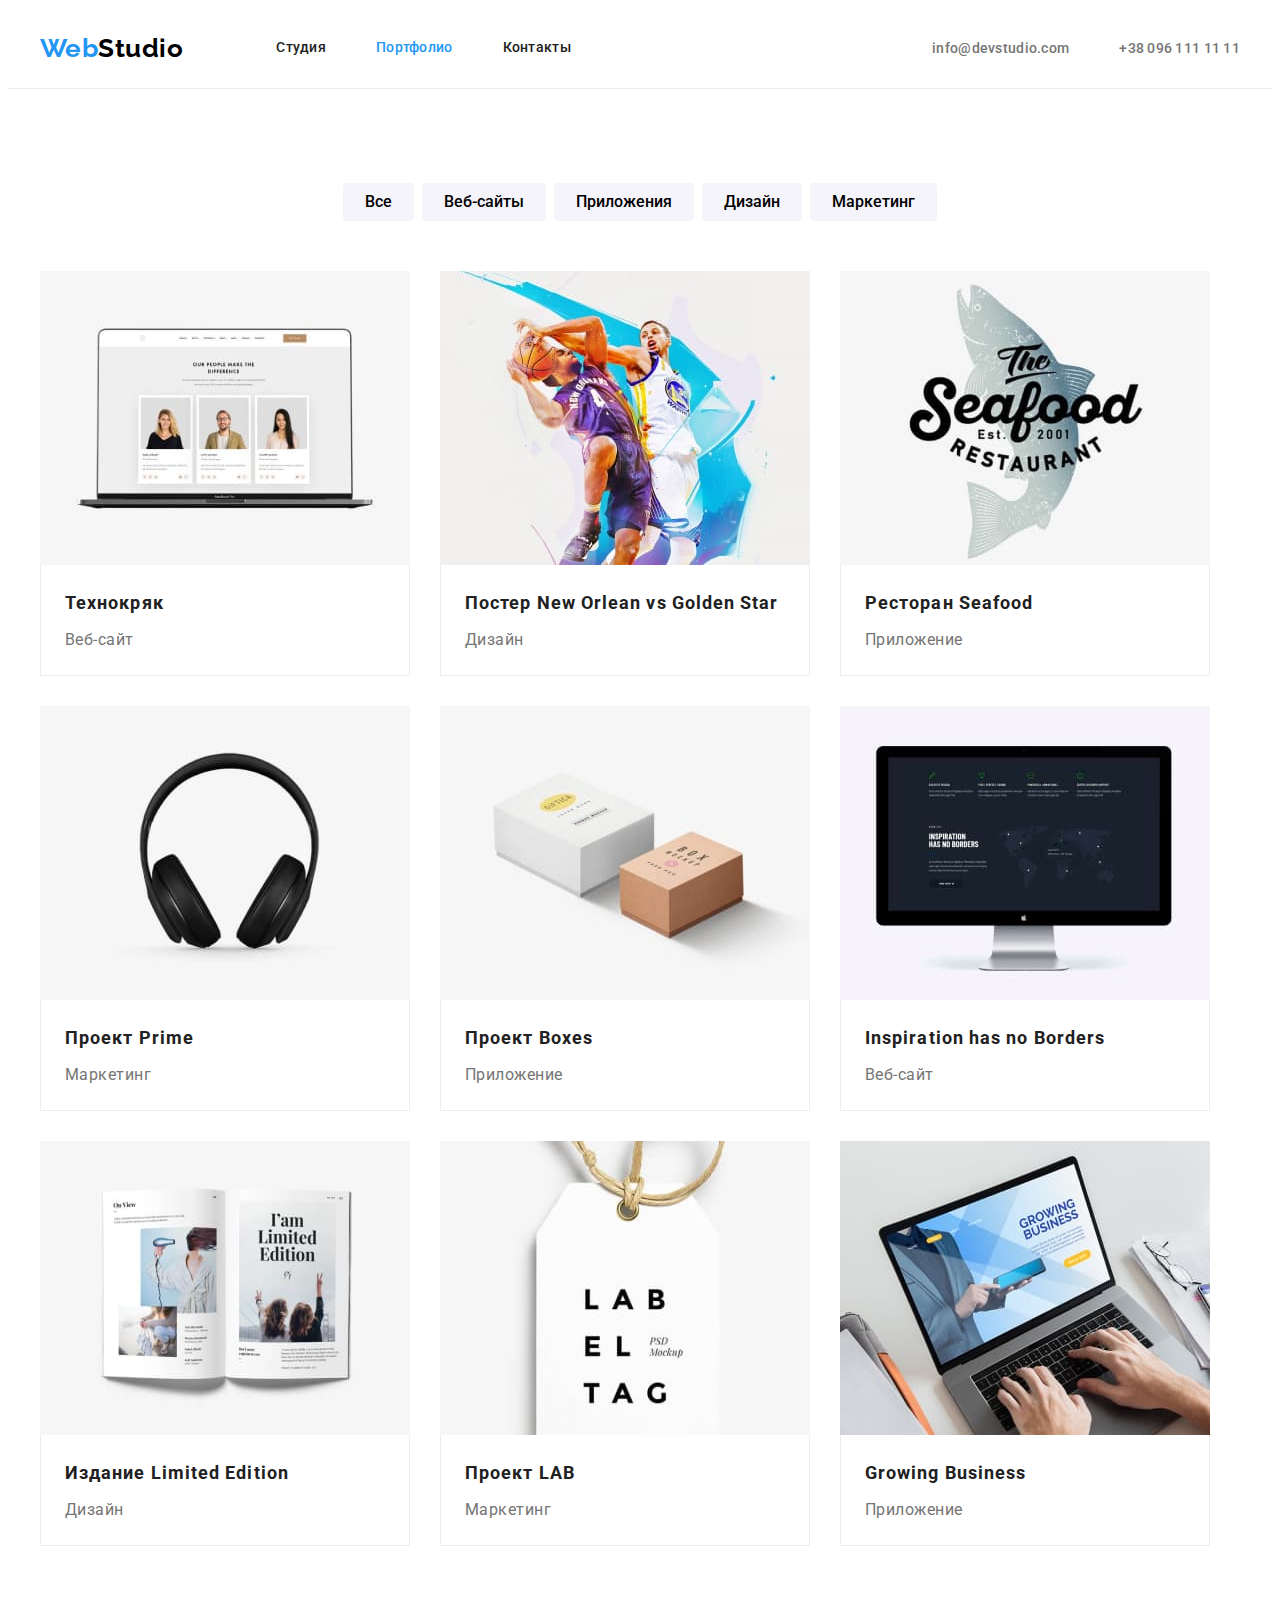
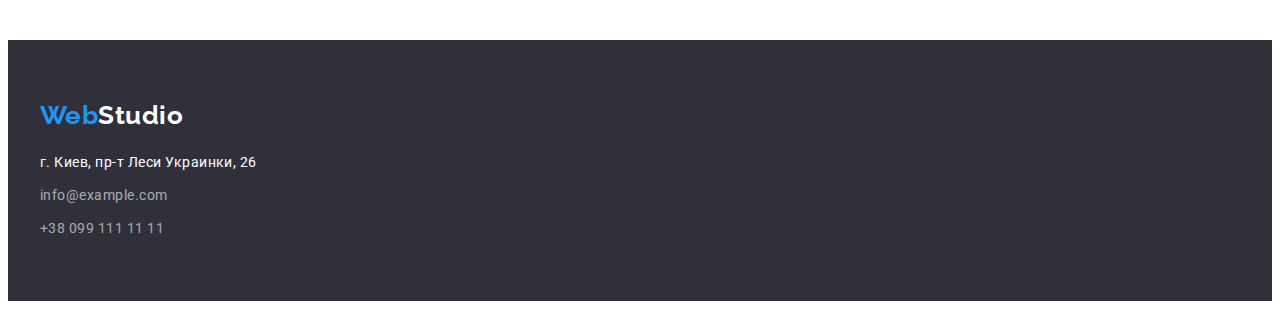
==== commit 0be1c7a9: "Доопрацювання" ====
--- a/portfolio.html
+++ b/portfolio.html
@@ -17,9 +17,8 @@
 
 <body>
 
-    <header class="container header container-header-nav">
-    
-        <div>
+    <header class="header">
+        <div class="container container-header-nav">
             <nav class="header-nav">
                 <a class="logo" href="./index.html">Web<span class="logo-black">Studio</span></a>
                 <ul class="menu list">
@@ -28,20 +27,16 @@
                     <li class="item"><a href="" class="link">Контакты</a></li>
                 </ul>
             </nav>
-        </div>
-        <div>
             <ul class="contacts-header list">
                 <li class="item"><a href="mailto:info@devstudio.com" class="link">info@devstudio.com</a></li>
                 <li class="item"><a href="tel:+380961111111" class="link">+38 096 111 11 11</a></li>
             </ul>
         </div>
-    
     </header>
 
     <main>
-        <div class="container">
-            <section class="section">
-            
+        <section class="section">
+            <div class="container">
                 <h1 class="portfolio-title">Портфолио (скрыть)</h1>
             
                 <ul class="list portfolio-list-button">
@@ -54,55 +49,71 @@
             
                 <ul class="list portfolio-list">
                     <li class="portfolio-card">
-                        <img class="portfolio-picture" src="./images/portfolio1.jpg" alt="" width="370">
-                        <h2 class="portfolio-name">Технокряк</h2>
-                        <p class="portfolio-product">Веб-сайт</p>
+                        <img src="./images/portfolio1.jpg" alt="" width="370">
+                        <div class="portfolio-item">
+                            <h2 class="portfolio-name">Технокряк</h2>
+                            <p class="portfolio-product">Веб-сайт</p>
+                        </div>
                     </li>
                     <li class="portfolio-card">
-                        <img class="portfolio-picture" src="./images/portfolio2.jpg" alt="" width="370">
-                        <h2 class="portfolio-name">Постер New Orlean vs Golden Star</h2>
-                        <p class="portfolio-product">Дизайн</p>
+                        <img src="./images/portfolio2.jpg" alt="" width="370">
+                        <div class="portfolio-item">
+                            <h2 class="portfolio-name">Постер New Orlean vs Golden Star</h2>
+                            <p class="portfolio-product">Дизайн</p>
+                        </div>
                     </li>
                     <li class="portfolio-card">
-                        <img class="portfolio-picture" src="./images/portfolio3.jpg" alt="" width="370">
-                        <h2 class="portfolio-name">Ресторан Seafood</h2>
-                        <p class="portfolio-product">Приложение</p>
+                        <img src="./images/portfolio3.jpg" alt="" width="370">
+                        <div class="portfolio-item">
+                            <h2 class="portfolio-name">Ресторан Seafood</h2>
+                            <p class="portfolio-product">Приложение</p>
+                        </div>
                     </li>
                     <li class="portfolio-card">
-                        <img class="portfolio-picture" src="./images/portfolio4.jpg" alt="" width="370">
-                        <h2 class="portfolio-name">Проект Prime</h2>
-                        <p class="portfolio-product">Маркетинг</p>
+                        <img src="./images/portfolio4.jpg" alt="" width="370">
+                        <div class="portfolio-item">
+                            <h2 class="portfolio-name">Проект Prime</h2>
+                            <p class="portfolio-product">Маркетинг</p>
+                        </div>
                     </li>
                     <li class="portfolio-card">
-                        <img class="portfolio-picture" src="./images/portfolio5.jpg" alt="" width="370">
-                        <h2 class="portfolio-name">Проект Boxes</h2>
-                        <p class="portfolio-product">Приложение</p>
+                        <img src="./images/portfolio5.jpg" alt="" width="370">
+                        <div class="portfolio-item">
+                            <h2 class="portfolio-name">Проект Boxes</h2>
+                            <p class="portfolio-product">Приложение</p>
+                        </div>
                     </li>
                     <li class="portfolio-card">
-                        <img class="portfolio-picture" src="./images/portfolio6.jpg" alt="" width="370">
-                        <h2 class="portfolio-name">Inspiration has no Borders</h2>
-                        <p class="portfolio-product">Веб-сайт</p>
+                        <img src="./images/portfolio6.jpg" alt="" width="370">
+                        <div class="portfolio-item">
+                            <h2 class="portfolio-name">Inspiration has no Borders</h2>
+                            <p class="portfolio-product">Веб-сайт</p>
+                        </div>
                     </li>
                     <li class="portfolio-card">
-                        <img class="portfolio-picture" src="./images/portfolio7.jpg" alt="" width="370">
-                        <h2 class="portfolio-name">Издание Limited Edition</h2>
-                        <p class="portfolio-product">Дизайн</p>
+                        <img src="./images/portfolio7.jpg" alt="" width="370">
+                        <div class="portfolio-item">
+                            <h2 class="portfolio-name">Издание Limited Edition</h2>
+                            <p class="portfolio-product">Дизайн</p>
+                        </div>
                     </li>
                     <li class="portfolio-card">
-                        <img class="portfolio-picture" src="./images/portfolio8.jpg" alt="" width="370">
-                        <h2 class="portfolio-name">Проект LAB</h2>
-                        <p class="portfolio-product">Маркетинг</p>
+                        <img src="./images/portfolio8.jpg" alt="" width="370">
+                        <div class="portfolio-item">
+                            <h2 class="portfolio-name">Проект LAB</h2>
+                            <p class="portfolio-product">Маркетинг</p>
+                        </div>
                     </li>
                     <li class="portfolio-card">
-                        <img class="portfolio-picture" src="./images/portfolio9.jpg" alt="" width="370">
-                        <h2 class="portfolio-name">Growing Business</h2>
-                        <p class="portfolio-product">Приложение</p>
+                        <img src="./images/portfolio9.jpg" alt="" width="370">
+                        <div class="portfolio-item">
+                            <h2 class="portfolio-name">Growing Business</h2>
+                            <p class="portfolio-product">Приложение</p>
+                        </div>
                     </li>
                 </ul>
-            
-            </section>
-        
-        </div>
+            </div>
+        </section>
     </main>
 
     <footer class="footer">
@@ -113,8 +124,9 @@
                     <li>
                         <p class="footer-adress">г. Киев, пр-т Леси Украинки, 26</p>
                     </li>
-                    <li><a class="contacts-footer" href="mailto:info@example.com">info@example.com</a></li>
-                    <li><a class="contacts-footer tel-footer" href="tel:+380991111111">+38 099 111 11 11</a></li>
+                    <li class="contacts-list"><a class="contacts-footer" href="mailto:info@example.com">info@example.com</a>
+                    </li>
+                    <li class="contacts-list"><a class="contacts-footer" href="tel:+380991111111">+38 099 111 11 11</a></li>
                 </ul>
             </address>
         </div>
--- a/css/style.css
+++ b/css/style.css
@@ -29,6 +29,12 @@
     margin: 0;
 }
 
+img {
+    display: block;
+    max-width: 100%;
+    height: auto;
+}
+
 .container {
     width: 1200px;
     padding-left: 15px;
@@ -61,7 +67,6 @@
 .container-header-nav {
     display: flex;
     align-items: center;
-    justify-content: space-between;
 }
 
 .logo {
@@ -123,6 +128,7 @@
 /* contacts */
 .contacts-header {
     display: flex;
+    margin-left: auto;
 }
 
 .contacts-header .item {
@@ -156,6 +162,8 @@
 }
 
 .hero {
+    padding-top: 200px;
+    padding-bottom: 200px;
     text-align: center;
 }
 
@@ -240,6 +248,11 @@
 }
 
 /* services + team*/
+
+.services-section {
+    padding-top: 0;
+}
+
 .services-list {
     display: flex;
 }
@@ -250,10 +263,6 @@
 
 .services-list .item:nth-child(3n) {
     margin-right: 0;
-}
-
-.services-title {
-    margin-top: 94px;
 }
 
 .services-title,
@@ -314,10 +323,23 @@
 }
 
 /* footer */
+
+.footer {
+    padding-top: 60px;
+    padding-bottom: 60px;
+}
+
 .logo-footer {
     display: inline-block;
-    margin-top: 60px;
     margin-bottom: 20px;
+}
+
+.contacts-list {
+    margin-bottom: 9px;
+}
+
+.contacts-list:last-child {
+    margin-bottom: 0;
 }
 
 .footer > ul {
@@ -325,8 +347,8 @@
 }
 
 .footer-adress {
-    margin-bottom: 20px;
-    
+    margin-bottom: 9px;
+
     font-style: normal;
     font-size: 14px;
     line-height: 1.71;
@@ -351,9 +373,6 @@
     color: var(--accent-color);
 }
 
-.tel-footer {
-    margin-bottom: 60px;
-}
 /* portfolio */
 .portfolio-list-button {
     display: flex;
@@ -398,13 +417,16 @@
     flex-wrap: wrap;
 }
 
-.portfolio-picture {
-    margin-bottom: 20px;
+.portfolio-item {
+    padding: 20px 24px;
+
+    border-left: 1px solid #EEEEEE;
+    border-right: 1px solid #EEEEEE;
+    border-bottom: 1px solid #EEEEEE;
 }
 
 .portfolio-name {
     margin-bottom: 4px;
-    margin-left: 24px;
 
     font-weight: 700;
     font-size: 18px;
@@ -412,10 +434,7 @@
     letter-spacing: 0.06em;
 }
 
-.portfolio-product {
-    margin-bottom: 20px;
-    margin-left: 24px;    
-    
+.portfolio-product {    
     font-size: 16px;
     line-height: 1.88;
     
@@ -429,7 +448,6 @@
     margin-bottom: 30px;
 
     background: var(--white-color);
-    border: 1px solid #EEEEEE;
 }
 
 .portfolio-card:nth-child(3n) {
